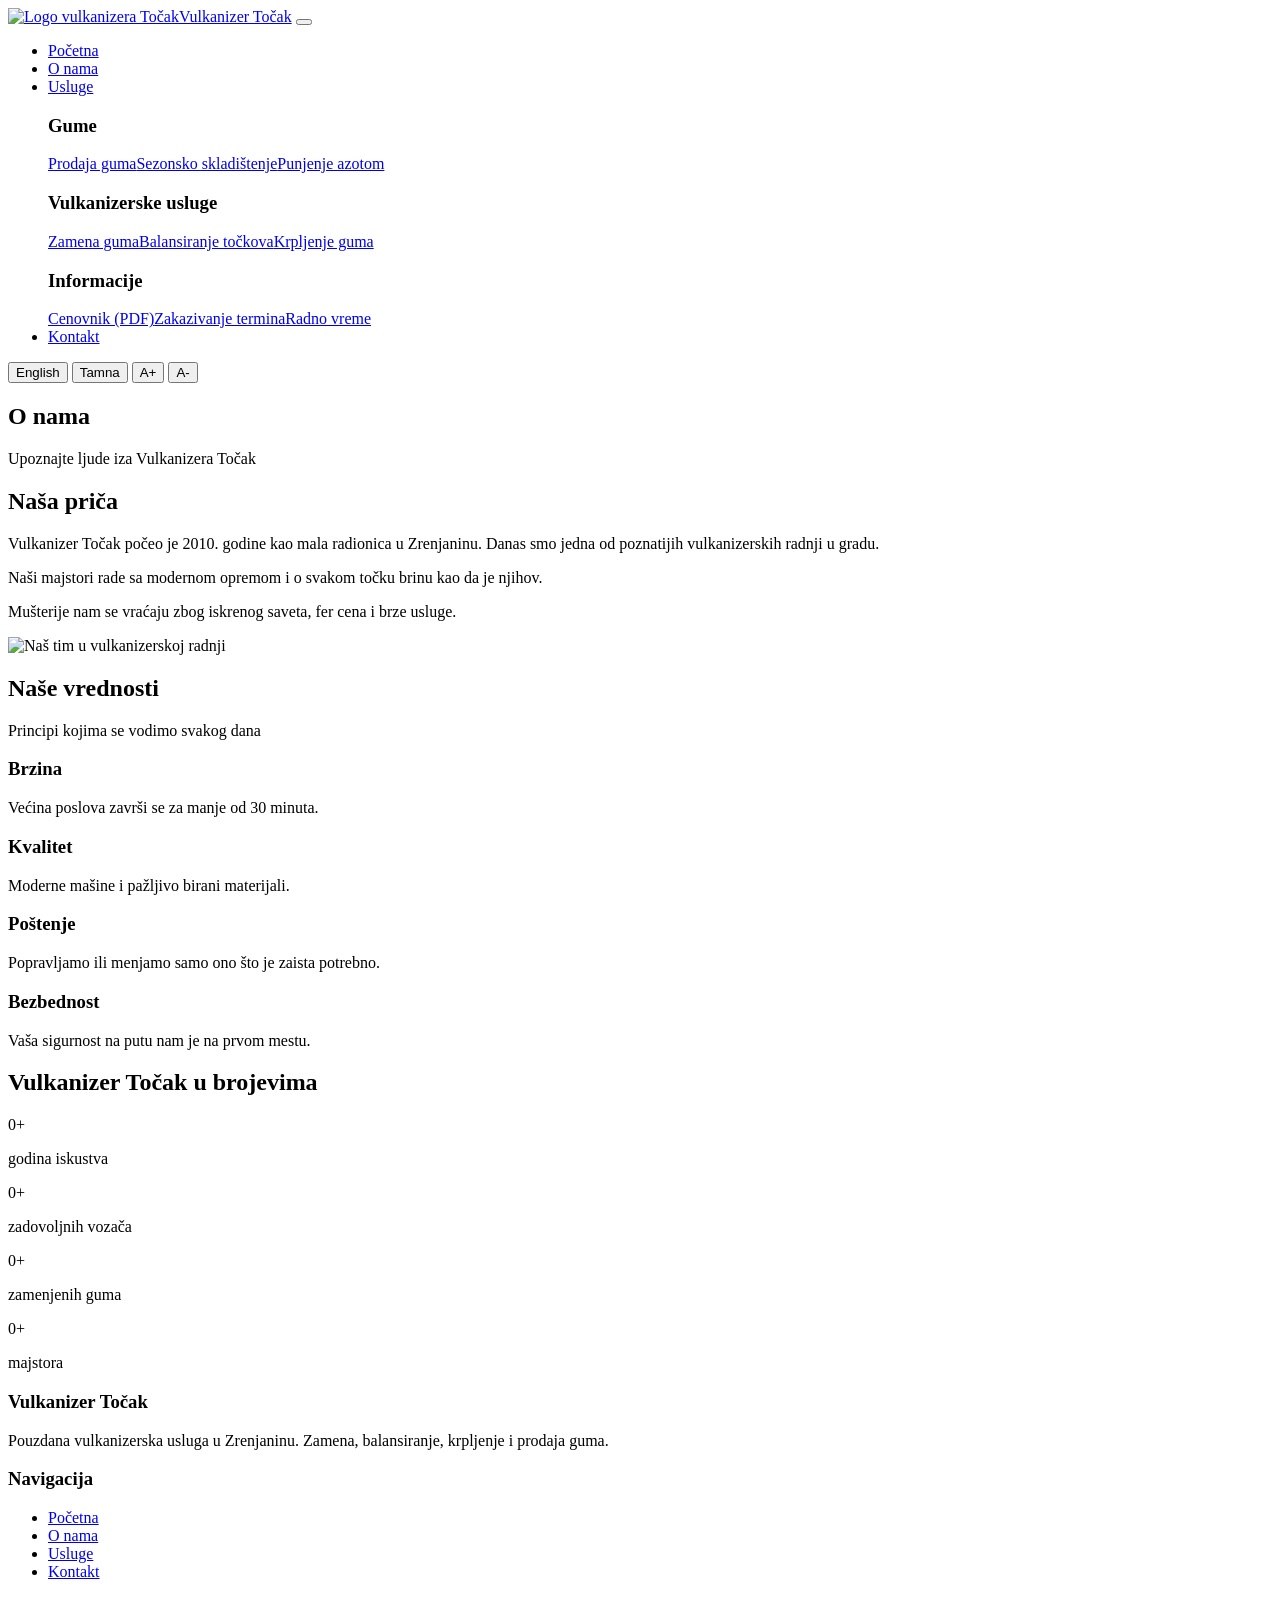
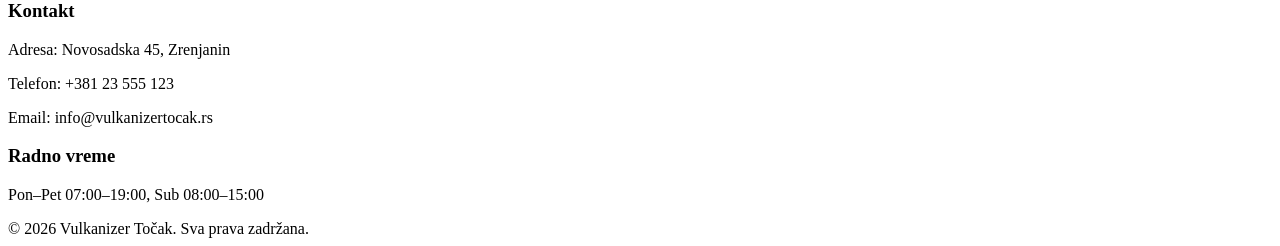
==== o-nama.html @ c4a4ba83 "fajlovi" ====
<!DOCTYPE html>
<html lang="sr">
<head>
<meta charset="UTF-8">
<meta name="viewport" content="width=device-width, initial-scale=1.0">
<meta name="description" content="Upoznajte tim vulkanizerske radnje Točak iz Zrenjanina i našu priču dugu preko 15 godina.">
<meta name="keywords" content="vulkanizer, vulkanizerska radnja, Zrenjanin, gume, zamena guma, balansiranje, krpljenje guma, prodaja guma">
<meta name="author" content="Vulkanizer Točak">
<meta name="robots" content="index, follow">
<meta property="og:title" content="O nama - Vulkanizer Točak Zrenjanin">
<meta property="og:description" content="Upoznajte tim vulkanizerske radnje Točak iz Zrenjanina i našu priču dugu preko 15 godina.">
<meta property="og:type" content="website">
<meta property="og:locale" content="sr_RS">
<meta property="og:image" content="slike/slajder1.jpg">
<title>O nama - Vulkanizer Točak Zrenjanin</title>
<link rel="stylesheet" href="css/stil.css">
<link rel="icon" type="image/svg+xml" href="slike/logo.svg">
</head>
<body>
<header class="zaglavlje">
<nav class="nav" aria-label="Glavna navigacija">
<a href="pocetna.html" class="logo"><img src="slike/logo.svg" alt="Logo vulkanizera Točak" width="42" height="42"><span data-prevod="naziv">Vulkanizer Točak</span></a>
<button class="hamburger" id="hamburger" aria-label="Otvori meni" aria-expanded="false" aria-controls="meni"><span></span><span></span><span></span></button>
<ul class="meni" id="meni">
<li><a href="pocetna.html" data-prevod="nav_pocetna">Početna</a></li>
<li><a href="o-nama.html" class="aktivan" data-prevod="nav_o_nama">O nama</a></li>
<li class="ima-mega"><a href="usluge.html" data-prevod="nav_usluge">Usluge</a>
<div class="mega">
<div><h3 data-prevod="mega_gume">Gume</h3><a href="usluge.html#prodaja" data-prevod="usl_prodaja">Prodaja guma</a><a href="usluge.html#skladistenje" data-prevod="usl_skladistenje">Sezonsko skladištenje</a><a href="usluge.html#azot" data-prevod="usl_azot">Punjenje azotom</a></div>
<div><h3 data-prevod="mega_vulk">Vulkanizerske usluge</h3><a href="usluge.html#zamena" data-prevod="usl_zamena">Zamena guma</a><a href="usluge.html#balansiranje" data-prevod="usl_balansiranje">Balansiranje točkova</a><a href="usluge.html#krpljenje" data-prevod="usl_krpljenje">Krpljenje guma</a></div>
<div><h3 data-prevod="mega_info">Informacije</h3><a href="dokumenti/cenovnik.pdf" target="_blank" data-prevod="nav_cenovnik">Cenovnik (PDF)</a><a href="kontakt.html" data-prevod="nav_zakazivanje">Zakazivanje termina</a><a href="kontakt.html" data-prevod="nav_radno">Radno vreme</a></div>
</div></li>
<li><a href="kontakt.html" data-prevod="nav_kontakt">Kontakt</a></li>
</ul>
<div class="alati">
<button id="btn-jezik">English</button>
<button id="btn-tema">Tamna</button>
<button id="btn-font-veci" aria-label="Veći font">A+</button>
<button id="btn-font-manji" aria-label="Manji font">A-</button>
</div>
</nav>
</header>
<main>
<section class="naslovna-traka"><h1 data-prevod="on_naslov">O nama</h1><p data-prevod="on_podnaslov">Upoznajte ljude iza Vulkanizera Točak</p></section>
<section class="sekcija"><div class="kontejner dve-kolone">
<div><h2 data-prevod="on_prica">Naša priča</h2>
<p data-prevod="on_t1">Vulkanizer Točak počeo je 2010. godine kao mala radionica u Zrenjaninu. Danas smo jedna od poznatijih vulkanizerskih radnji u gradu.</p>
<p data-prevod="on_t2">Naši majstori rade sa modernom opremom i o svakom točku brinu kao da je njihov.</p>
<p data-prevod="on_t3">Mušterije nam se vraćaju zbog iskrenog saveta, fer cena i brze usluge.</p></div>
<div class="slika-okvir"><img src="slike/o-nama.jpg" alt="Naš tim u vulkanizerskoj radnji" width="800" height="550"></div>
</div></section>
<section class="sekcija svetla"><div class="kontejner">
<div class="naslov"><h2 data-prevod="on_vred">Naše vrednosti</h2><p data-prevod="on_vred_o">Principi kojima se vodimo svakog dana</p></div>
<div class="mreza">
<article class="kartica animiraj"><div class="kartica-telo"><h3 data-prevod="vr1">Brzina</h3><p data-prevod="vr1_o">Većina poslova završi se za manje od 30 minuta.</p></div></article>
<article class="kartica animiraj"><div class="kartica-telo"><h3 data-prevod="vr2">Kvalitet</h3><p data-prevod="vr2_o">Moderne mašine i pažljivo birani materijali.</p></div></article>
<article class="kartica animiraj"><div class="kartica-telo"><h3 data-prevod="vr3">Poštenje</h3><p data-prevod="vr3_o">Popravljamo ili menjamo samo ono što je zaista potrebno.</p></div></article>
<article class="kartica animiraj"><div class="kartica-telo"><h3 data-prevod="vr4">Bezbednost</h3><p data-prevod="vr4_o">Vaša sigurnost na putu nam je na prvom mestu.</p></div></article>
</div></div></section>
<section class="sekcija"><div class="kontejner">
<div class="naslov"><h2 data-prevod="st_naslov">Vulkanizer Točak u brojevima</h2></div>
<div class="statistike">
<div><div class="broj"><span class="brojac" data-cilj="15">0</span>+</div><p data-prevod="st1">godina iskustva</p></div>
<div><div class="broj"><span class="brojac" data-cilj="5000">0</span>+</div><p data-prevod="st2">zadovoljnih vozača</p></div>
<div><div class="broj"><span class="brojac" data-cilj="20000">0</span>+</div><p data-prevod="st3">zamenjenih guma</p></div>
<div><div class="broj"><span class="brojac" data-cilj="6">0</span>+</div><p data-prevod="st4">majstora</p></div>
</div></div></section>
</main>
<footer>
<div class="footer-mreza">
<div><h3 data-prevod="naziv">Vulkanizer Točak</h3><p data-prevod="f_opis">Pouzdana vulkanizerska usluga u Zrenjaninu. Zamena, balansiranje, krpljenje i prodaja guma.</p></div>
<div><h3 data-prevod="f_nav">Navigacija</h3><ul><li><a href="pocetna.html" data-prevod="nav_pocetna">Početna</a></li><li><a href="o-nama.html" data-prevod="nav_o_nama">O nama</a></li><li><a href="usluge.html" data-prevod="nav_usluge">Usluge</a></li><li><a href="kontakt.html" data-prevod="nav_kontakt">Kontakt</a></li></ul></div>
<div><h3 data-prevod="f_kontakt">Kontakt</h3><p data-prevod="f_adresa">Adresa: Novosadska 45, Zrenjanin</p><p data-prevod="f_tel">Telefon: +381 23 555 123</p><p>Email: info@vulkanizertocak.rs</p></div>
<div><h3 data-prevod="f_radno">Radno vreme</h3><p data-prevod="f_vreme">Pon–Pet 07:00–19:00, Sub 08:00–15:00</p></div>
</div>
<div class="footer-dno">&copy; 2026 Vulkanizer Točak. <span data-prevod="f_prava">Sva prava zadržana.</span></div>
</footer>
<script src="biblioteke/jquery.min.js"></script>
<script src="js/prevod-rezerva.js"></script>
<script src="js/skripta.js"></script>
</body>
</html>
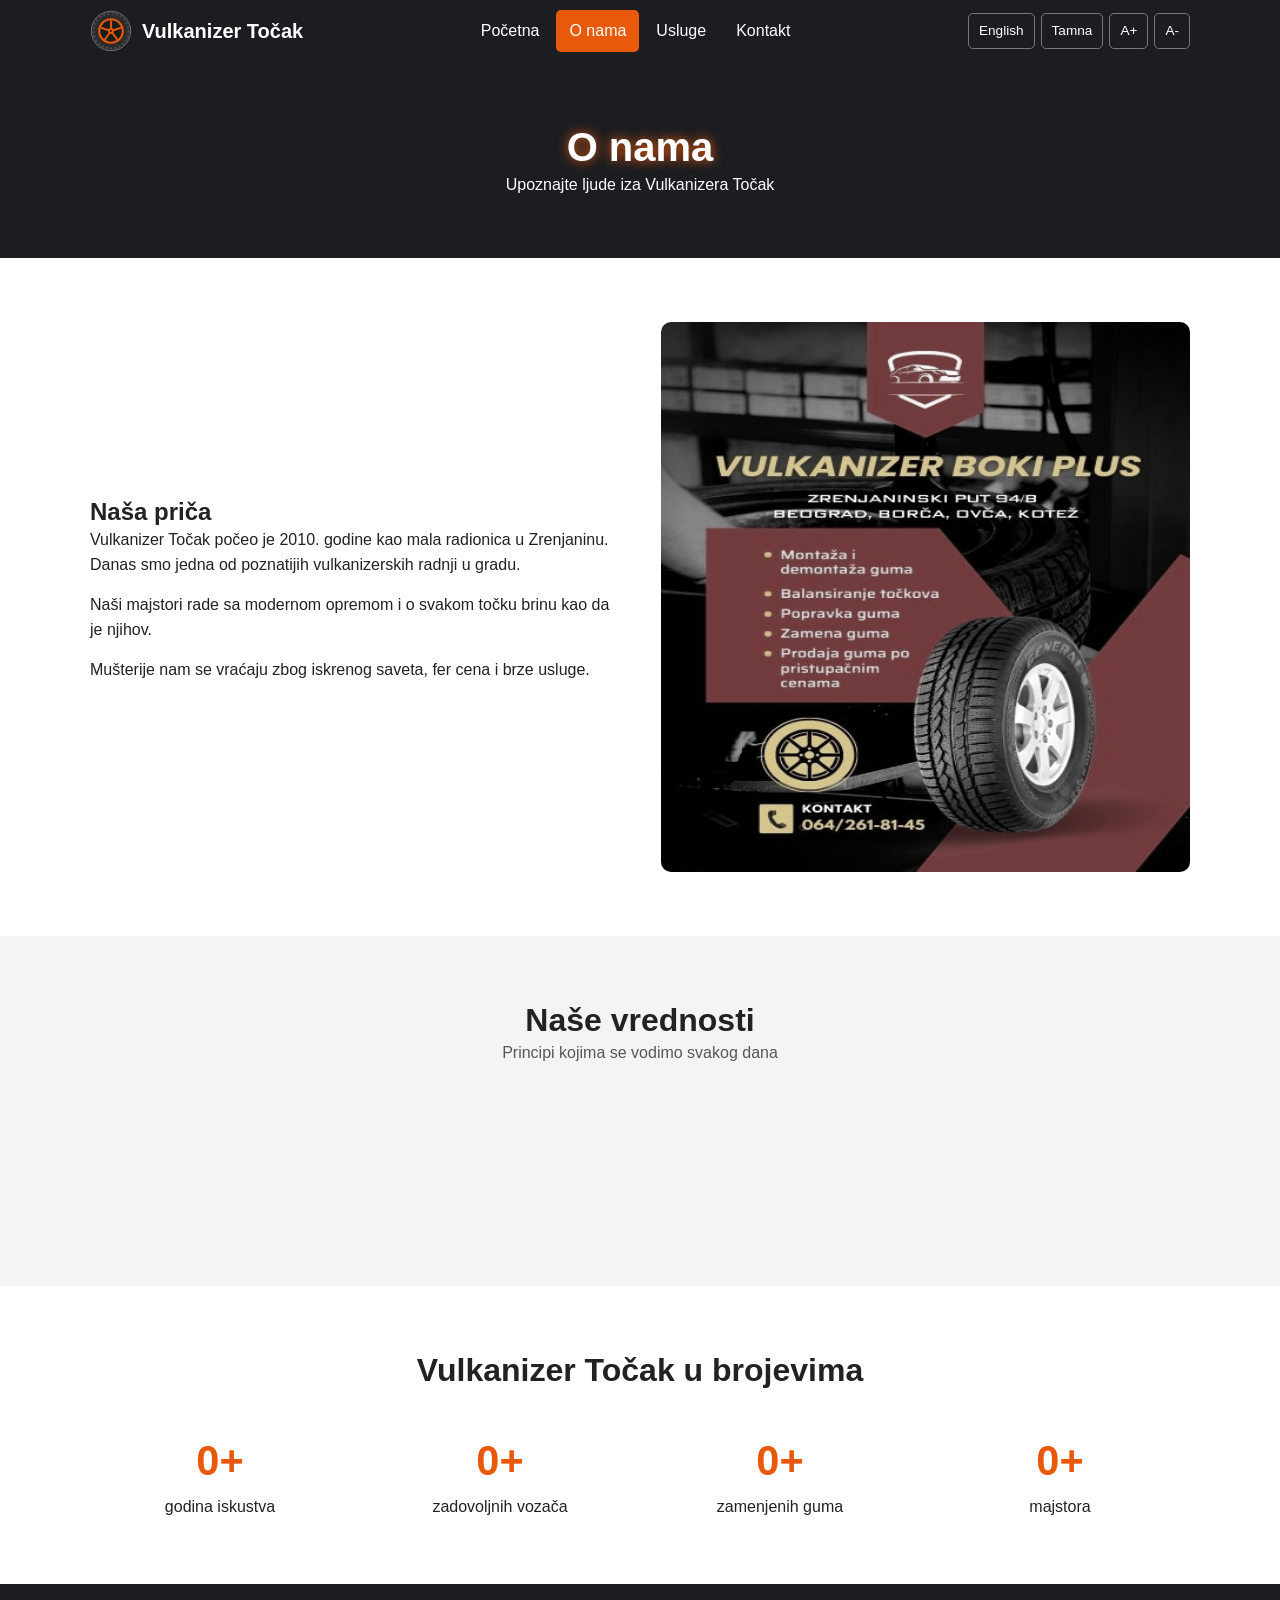
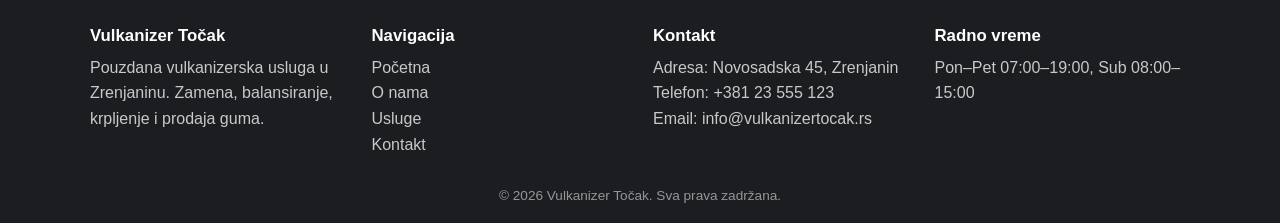
==== commit 1d5bf3a5: "Update o-nama.html" ====
--- a/o-nama.html
+++ b/o-nama.html
@@ -11,15 +11,15 @@
 <meta property="og:description" content="Upoznajte tim vulkanizerske radnje Točak iz Zrenjanina i našu priču dugu preko 15 godina.">
 <meta property="og:type" content="website">
 <meta property="og:locale" content="sr_RS">
-<meta property="og:image" content="slike/slajder1.jpg">
+<meta property="og:image" content="/slajder1.jpg">
 <title>O nama - Vulkanizer Točak Zrenjanin</title>
-<link rel="stylesheet" href="css/stil.css">
-<link rel="icon" type="image/svg+xml" href="slike/logo.svg">
+<link rel="stylesheet" href="stil.css">
+<link rel="icon" type="image/svg+xml" href="logo.svg">
 </head>
 <body>
 <header class="zaglavlje">
 <nav class="nav" aria-label="Glavna navigacija">
-<a href="pocetna.html" class="logo"><img src="slike/logo.svg" alt="Logo vulkanizera Točak" width="42" height="42"><span data-prevod="naziv">Vulkanizer Točak</span></a>
+<a href="pocetna.html" class="logo"><img src="logo.svg" alt="Logo vulkanizera Točak" width="42" height="42"><span data-prevod="naziv">Vulkanizer Točak</span></a>
 <button class="hamburger" id="hamburger" aria-label="Otvori meni" aria-expanded="false" aria-controls="meni"><span></span><span></span><span></span></button>
 <ul class="meni" id="meni">
 <li><a href="pocetna.html" data-prevod="nav_pocetna">Početna</a></li>
@@ -47,7 +47,7 @@
 <p data-prevod="on_t1">Vulkanizer Točak počeo je 2010. godine kao mala radionica u Zrenjaninu. Danas smo jedna od poznatijih vulkanizerskih radnji u gradu.</p>
 <p data-prevod="on_t2">Naši majstori rade sa modernom opremom i o svakom točku brinu kao da je njihov.</p>
 <p data-prevod="on_t3">Mušterije nam se vraćaju zbog iskrenog saveta, fer cena i brze usluge.</p></div>
-<div class="slika-okvir"><img src="slike/o-nama.jpg" alt="Naš tim u vulkanizerskoj radnji" width="800" height="550"></div>
+<div class="slika-okvir"><img src="/o-nama.jpg" alt="Naš tim u vulkanizerskoj radnji" width="800" height="550"></div>
 </div></section>
 <section class="sekcija svetla"><div class="kontejner">
 <div class="naslov"><h2 data-prevod="on_vred">Naše vrednosti</h2><p data-prevod="on_vred_o">Principi kojima se vodimo svakog dana</p></div>
@@ -76,7 +76,7 @@
 <div class="footer-dno">&copy; 2026 Vulkanizer Točak. <span data-prevod="f_prava">Sva prava zadržana.</span></div>
 </footer>
 <script src="biblioteke/jquery.min.js"></script>
-<script src="js/prevod-rezerva.js"></script>
-<script src="js/skripta.js"></script>
+<script src="prevod-rezerva.js"></script>
+<script src="skripta.js"></script>
 </body>
 </html>
--- a/stil.css
+++ b/stil.css
@@ -0,0 +1,116 @@
+@font-face{font-family:"Osnovni";src:url("../fontovi/font-400.woff") format("woff");font-weight:400;font-display:swap}
+@font-face{font-family:"Osnovni";src:url("../fontovi/font-700.woff") format("woff");font-weight:700;font-display:swap}
+:root{--primarna:#e8590c;--tamna:#1b1d21;--pozadina:#fff;--tekst:#222;--svetla:#f3f4f6;--kartica:#fff;--ivica:#d4d6da}
+html[data-tema="tamna"]{--pozadina:#141518;--tekst:#e8e8e8;--svetla:#1b1d21;--kartica:#23262b;--ivica:#3a3d42}
+*{box-sizing:border-box;margin:0;padding:0}
+body{font-family:"Osnovni",Arial,sans-serif;background:var(--pozadina);color:var(--tekst);line-height:1.6}
+img,video{max-width:100%;display:block}
+a{color:var(--primarna);text-decoration:none}
+h1,h2,h3{line-height:1.25}
+.kontejner{max-width:1140px;margin:0 auto;padding:0 20px}
+.zaglavlje{background:var(--tamna);position:sticky;top:0;z-index:100;transition:box-shadow .3s}
+.zaglavlje.senka{box-shadow:0 4px 18px rgba(0,0,0,.45)}
+.nav{display:flex;align-items:center;justify-content:space-between;gap:14px;max-width:1140px;margin:0 auto;padding:10px 20px;flex-wrap:wrap}
+.logo{display:flex;align-items:center;gap:10px;color:#fff;font-weight:700;font-size:1.25rem}
+.logo img{width:42px;height:42px}
+.meni{display:flex;list-style:none;gap:4px;align-items:center}
+.meni a{color:#fff;padding:8px 13px;display:block;border-radius:5px;transition:background .3s}
+.meni>li>a:hover,.meni a.aktivan{background:var(--primarna)}
+.ima-mega{position:static}
+.mega{display:none;position:absolute;left:0;right:0;margin:0 auto;max-width:1100px;background:var(--kartica);padding:22px;gap:26px;grid-template-columns:repeat(3,1fr);box-shadow:0 10px 26px rgba(0,0,0,.35);border-radius:0 0 8px 8px}
+.ima-mega:hover .mega,.ima-mega:focus-within .mega{display:grid}
+.mega h3{font-size:1rem;margin-bottom:8px;color:var(--primarna)}
+.mega a{color:var(--tekst);padding:4px 0}
+.mega a:hover{color:var(--primarna);background:none}
+.alati{display:flex;gap:6px}
+.alati button{background:transparent;color:#fff;border:1px solid #777;border-radius:5px;padding:6px 10px;cursor:pointer;font:inherit;font-size:.85rem;transition:background .3s}
+.alati button:hover{background:var(--primarna);border-color:var(--primarna)}
+.alati button:disabled{opacity:.4;cursor:default}
+.hamburger{display:none;background:none;border:0;cursor:pointer;padding:6px}
+.hamburger span{display:block;width:26px;height:3px;background:#fff;margin:5px 0;transition:transform .3s,opacity .3s}
+.hamburger.otvoren span:nth-child(1){transform:translateY(8px) rotate(45deg)}
+.hamburger.otvoren span:nth-child(2){opacity:0}
+.hamburger.otvoren span:nth-child(3){transform:translateY(-8px) rotate(-45deg)}
+.slajder{position:relative;height:540px;overflow:hidden;background:#000}
+.slajder-slika{position:absolute;inset:0;width:100%;height:100%;object-fit:cover;opacity:0;transition:opacity 1s}
+.slajder-slika.aktivna{opacity:1}
+.slajder-senka{position:absolute;inset:0;background:rgba(0,0,0,.5)}
+.slajder-tekst{position:absolute;inset:0;display:flex;flex-direction:column;justify-content:center;align-items:center;text-align:center;color:#fff;padding:20px}
+.slajder-tekst h1{font-size:3.2rem;text-shadow:0 0 10px var(--primarna),0 0 28px var(--primarna);animation:pojavi 1.2s ease both}
+.slajder-tekst p{font-size:1.3rem;margin:12px 0 24px;animation:pojavi 1.2s .3s ease both}
+@keyframes pojavi{from{opacity:0;transform:translateY(30px)}to{opacity:1;transform:none}}
+.slajder-strelica{position:absolute;top:50%;transform:translateY(-50%);background:rgba(0,0,0,.55);color:#fff;border:0;font-size:2.2rem;width:48px;height:60px;cursor:pointer;transition:background .3s}
+.slajder-strelica:hover{background:var(--primarna)}
+.slajder-levo{left:0}.slajder-desno{right:0}
+.slajder-tacke{position:absolute;bottom:16px;left:0;right:0;display:flex;justify-content:center;gap:8px}
+.slajder-tacka{width:12px;height:12px;border-radius:50%;border:2px solid #fff;background:transparent;cursor:pointer}
+.slajder-tacka.aktivna{background:var(--primarna);border-color:var(--primarna)}
+.sekcija{padding:64px 0}
+.svetla{background:var(--svetla)}
+.naslov{text-align:center;margin-bottom:38px}
+.naslov h2{font-size:2rem}
+.naslov p{opacity:.75}
+.dve-kolone{display:grid;grid-template-columns:1fr 1fr;gap:42px;align-items:center}
+.dve-kolone p{margin-bottom:14px}
+.dugme{display:inline-block;background:var(--primarna);color:#fff;padding:12px 26px;border-radius:6px;font-weight:700;border:0;cursor:pointer;font:inherit;font-weight:700;transition:transform .3s,background .3s}
+.dugme:hover{transform:scale(1.06);background:#c94a06;color:#fff}
+.slika-okvir{position:relative;overflow:hidden;border-radius:10px}
+.slika-okvir img{width:100%;transition:transform .6s,filter .6s;filter:grayscale(70%)}
+.slika-okvir:hover img{transform:scale(1.08);filter:grayscale(0)}
+.oznaka{position:absolute;bottom:14px;left:14px;background:var(--primarna);color:#fff;padding:8px 16px;border-radius:6px;font-weight:700}
+.mreza{display:grid;grid-template-columns:repeat(auto-fit,minmax(240px,1fr));gap:24px}
+.kartica{background:var(--kartica);border:1px solid var(--ivica);border-radius:10px;overflow:hidden;transition:transform .3s,box-shadow .3s}
+.kartica:hover{transform:translateY(-6px);box-shadow:0 10px 24px rgba(0,0,0,.25)}
+.kartica .slika-okvir{border-radius:0}
+.kartica-telo{padding:18px}
+.kartica-telo h3{margin-bottom:6px}
+.video{width:100%;max-width:860px;margin:0 auto;border-radius:10px;background:#000}
+.baner{background:var(--primarna);color:#fff;text-align:center;padding:52px 20px}
+.baner h2{margin-bottom:10px}
+.baner .dugme{background:#fff;color:var(--primarna);margin-top:16px}
+.naslovna-traka{background:var(--tamna);color:#fff;text-align:center;padding:60px 20px}
+.naslovna-traka h1{font-size:2.5rem;text-shadow:0 0 12px var(--primarna)}
+.statistike{display:grid;grid-template-columns:repeat(auto-fit,minmax(180px,1fr));gap:20px;text-align:center}
+.statistike .broj{font-size:2.6rem;font-weight:700;color:var(--primarna)}
+.kontakt-mreza{display:grid;grid-template-columns:1fr 1fr;gap:42px}
+.stavka{margin-bottom:16px}
+.stavka h3{font-size:1rem;color:var(--primarna)}
+.mapa iframe{width:100%;height:300px;border:0;border-radius:10px}
+.forma label{display:block;font-weight:700;margin:12px 0 4px}
+.forma input,.forma select,.forma textarea{width:100%;padding:10px;border:2px solid var(--ivica);border-radius:6px;background:var(--kartica);color:var(--tekst);font:inherit;transition:border-color .3s}
+.forma textarea{min-height:110px;resize:vertical}
+.forma input:focus,.forma select:focus,.forma textarea:focus{outline:none;border-color:var(--primarna)}
+.forma .greska{border-color:#d62828}
+.forma .ispravno{border-color:#2a9d3f}
+.forma .saglasnost{display:flex;gap:10px;align-items:center;margin-top:14px}
+.forma .saglasnost input{width:auto}
+.forma .saglasnost label{margin:0;font-weight:400}
+.poruka-greska{display:none;color:#d62828;font-size:.85rem}
+.poruka-greska.vidljiva{display:block}
+.uspeh{display:none;margin-top:14px;padding:12px;border-radius:6px;background:#2a9d3f;color:#fff}
+.uspeh.vidljiva{display:block}
+.animiraj{opacity:0}
+.dugme-gore{position:fixed;right:24px;bottom:24px;width:46px;height:46px;border-radius:50%;background:var(--primarna);color:#fff;border:0;font-size:1.3rem;cursor:pointer;z-index:120}
+footer{background:var(--tamna);color:#c9c9c9;padding:42px 0 16px}
+.footer-mreza{display:grid;grid-template-columns:repeat(auto-fit,minmax(200px,1fr));gap:26px;max-width:1140px;margin:0 auto;padding:0 20px}
+footer h3{color:#fff;margin-bottom:8px;font-size:1.05rem}
+footer a{color:#c9c9c9}
+footer a:hover{color:var(--primarna)}
+footer ul{list-style:none}
+.footer-dno{text-align:center;margin-top:28px;font-size:.85rem;opacity:.7}
+@media (max-width:900px){
+.hamburger{display:block}
+.meni{display:none;flex-direction:column;align-items:stretch;width:100%;order:3}
+.meni.otvorena{display:flex}
+.mega{display:grid;position:static;grid-template-columns:1fr;box-shadow:none;padding:6px 14px;background:transparent}
+.mega h3{margin-top:8px}
+.mega a{color:#ddd}
+.alati{order:2}
+.slajder{height:400px}
+.slajder-tekst h1{font-size:2.1rem}
+.dve-kolone,.kontakt-mreza{grid-template-columns:1fr}
+}
+@media (max-width:480px){
+.slajder-tekst p{font-size:1rem}
+.alati button{padding:5px 7px}
+}
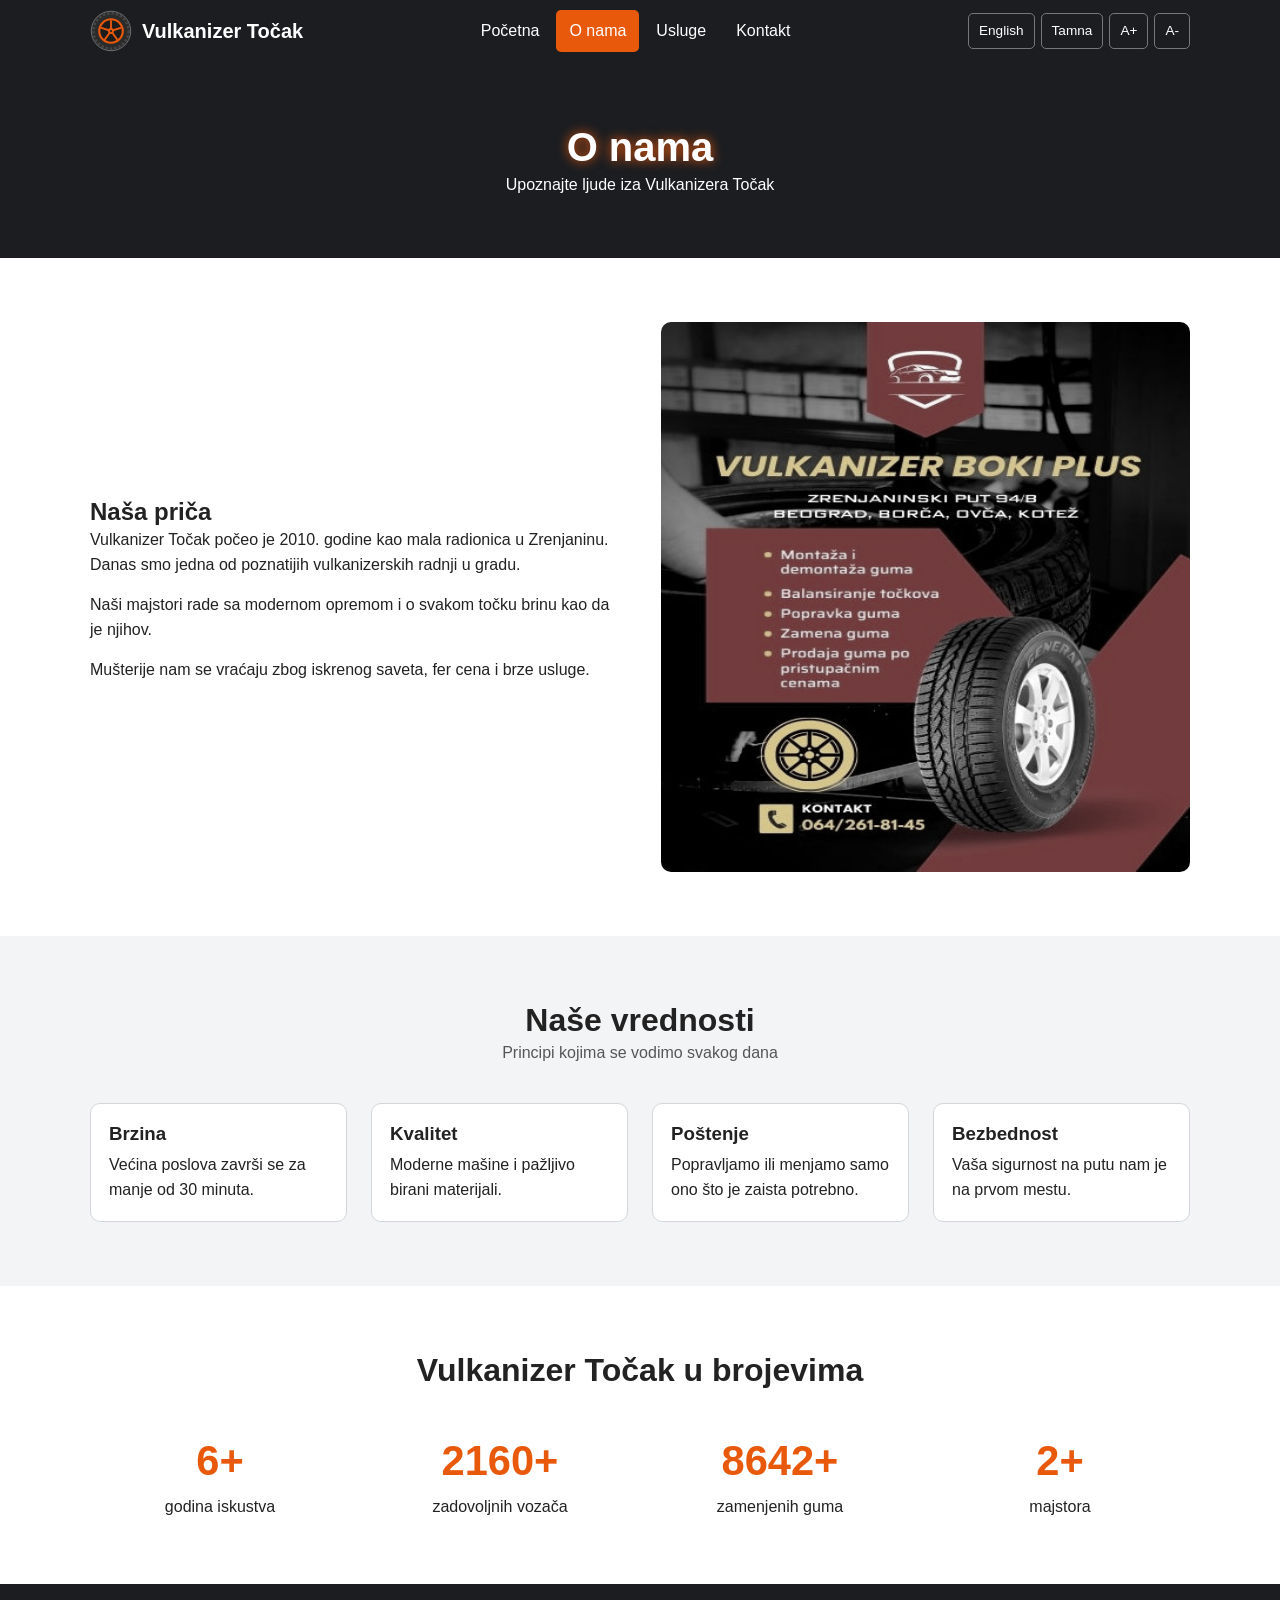
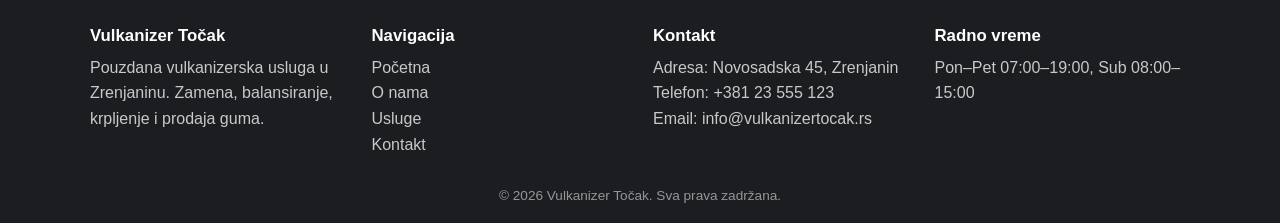
==== commit fa85b749: "Update o-nama.html" ====
--- a/o-nama.html
+++ b/o-nama.html
@@ -75,7 +75,7 @@
 </div>
 <div class="footer-dno">&copy; 2026 Vulkanizer Točak. <span data-prevod="f_prava">Sva prava zadržana.</span></div>
 </footer>
-<script src="biblioteke/jquery.min.js"></script>
+<script src="jquery.min.js"></script>
 <script src="prevod-rezerva.js"></script>
 <script src="skripta.js"></script>
 </body>
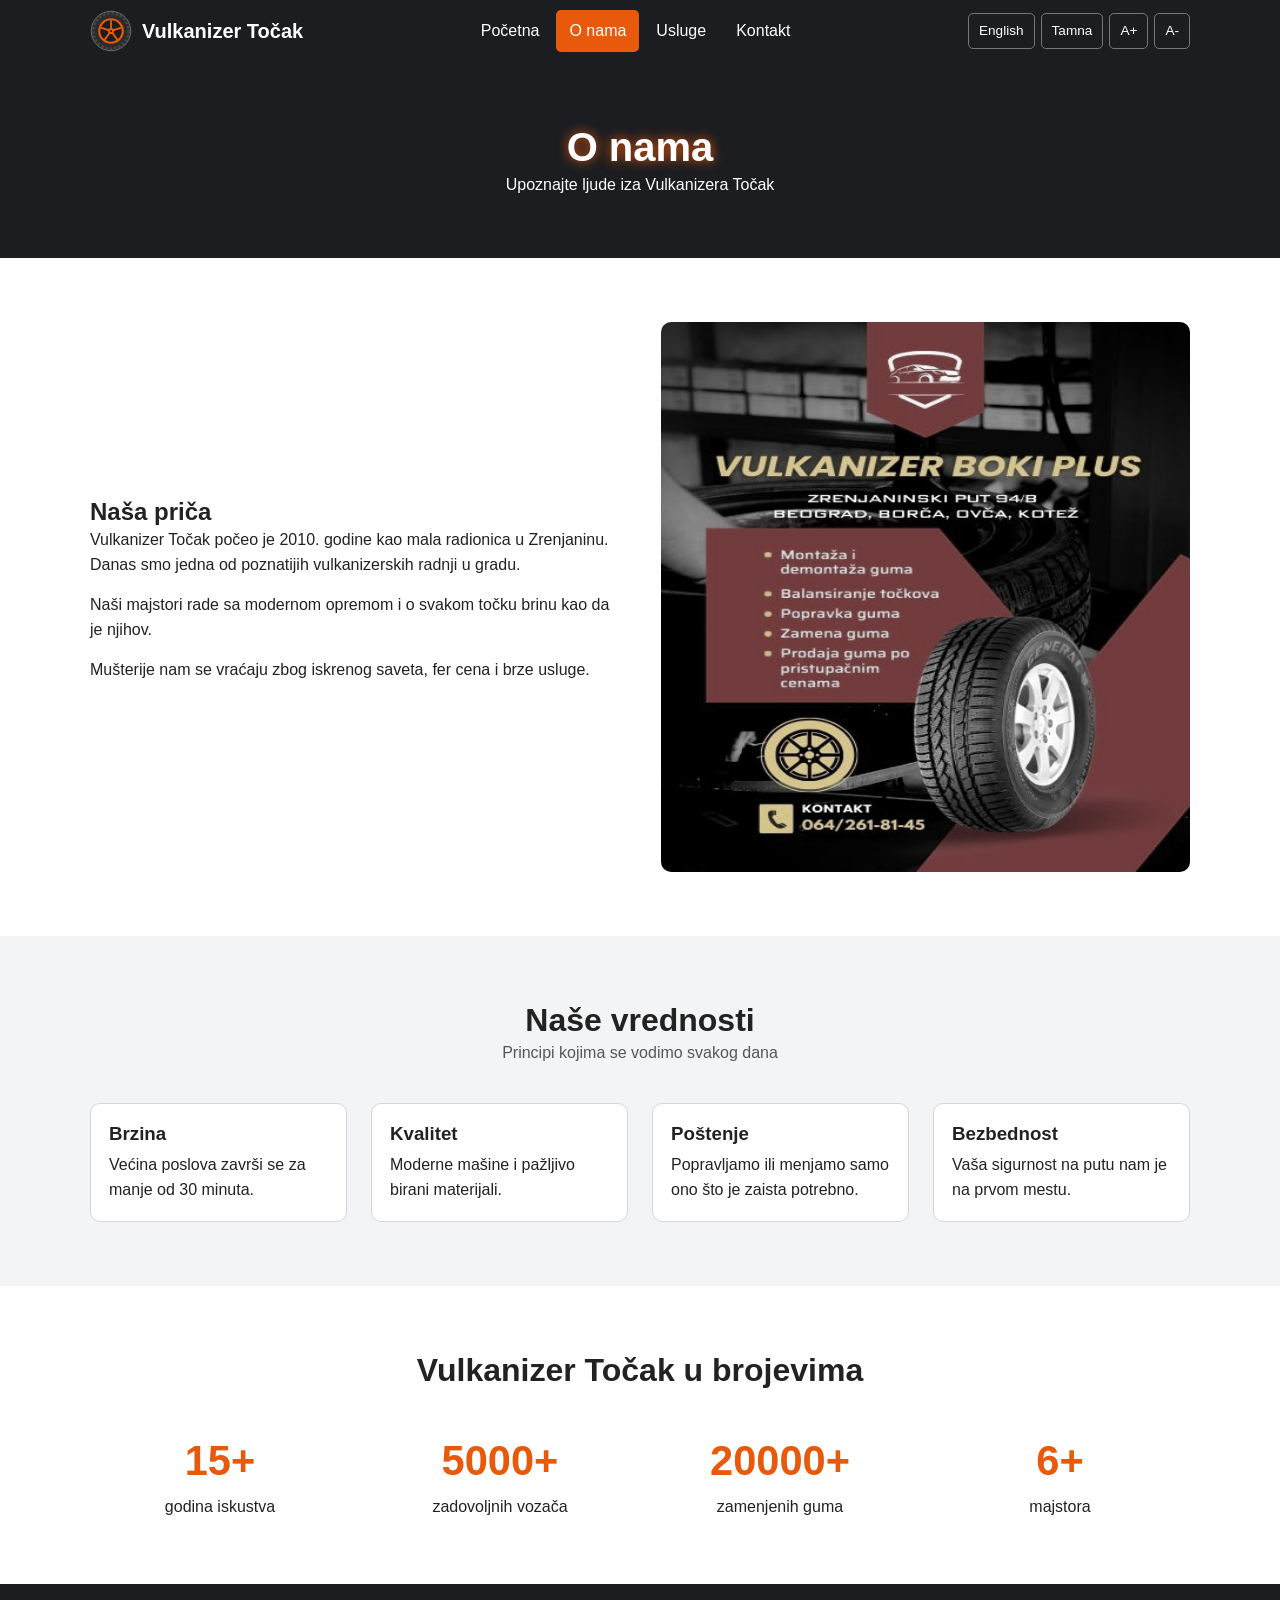
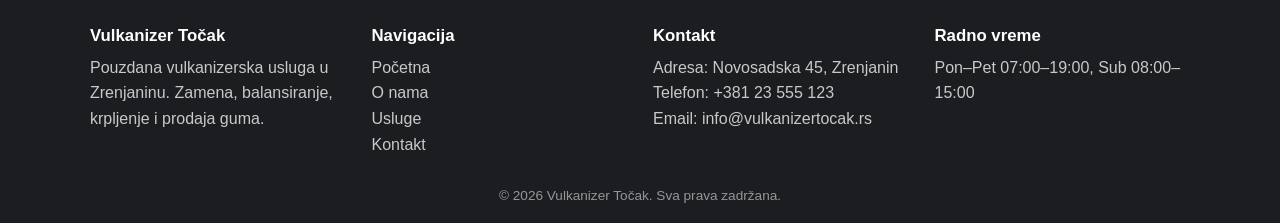
==== commit 8df375d2: "Update o-nama.html" ====
--- a/o-nama.html
+++ b/o-nama.html
@@ -47,7 +47,7 @@
 <p data-prevod="on_t1">Vulkanizer Točak počeo je 2010. godine kao mala radionica u Zrenjaninu. Danas smo jedna od poznatijih vulkanizerskih radnji u gradu.</p>
 <p data-prevod="on_t2">Naši majstori rade sa modernom opremom i o svakom točku brinu kao da je njihov.</p>
 <p data-prevod="on_t3">Mušterije nam se vraćaju zbog iskrenog saveta, fer cena i brze usluge.</p></div>
-<div class="slika-okvir"><img src="/o-nama.jpg" alt="Naš tim u vulkanizerskoj radnji" width="800" height="550"></div>
+<div class="slika-okvir"><img src="o-nama.jpg" alt="Naš tim u vulkanizerskoj radnji" width="800" height="550"></div>
 </div></section>
 <section class="sekcija svetla"><div class="kontejner">
 <div class="naslov"><h2 data-prevod="on_vred">Naše vrednosti</h2><p data-prevod="on_vred_o">Principi kojima se vodimo svakog dana</p></div>
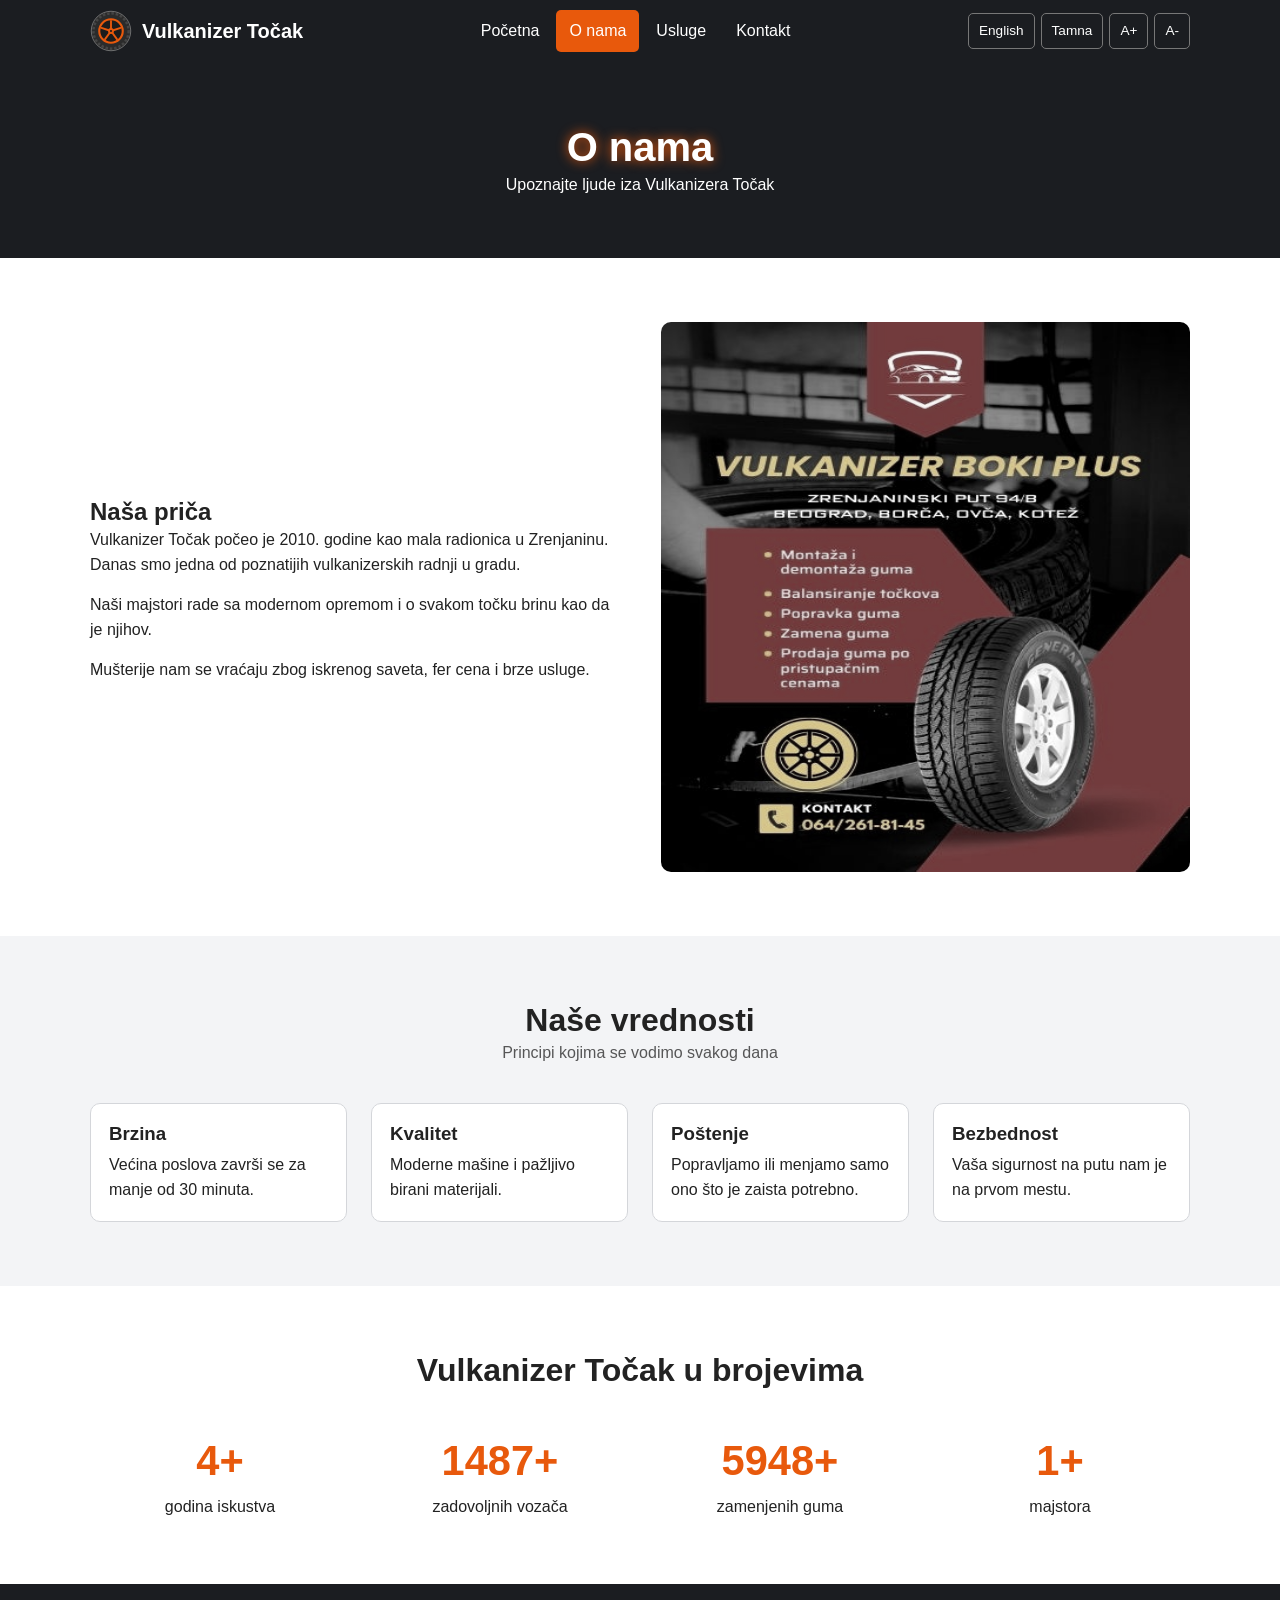
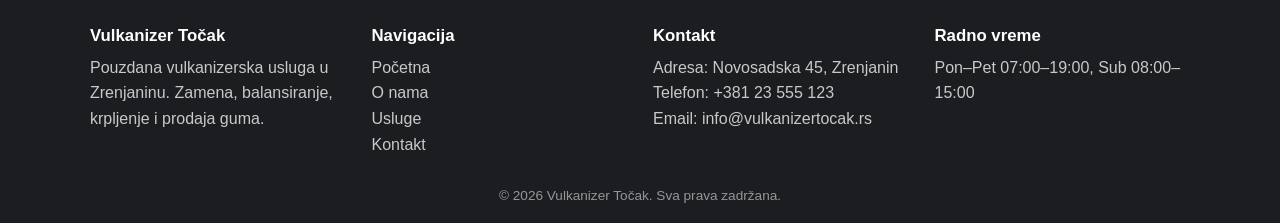
==== commit 18029e19: "Update o-nama.html" ====
--- a/o-nama.html
+++ b/o-nama.html
@@ -11,7 +11,7 @@
 <meta property="og:description" content="Upoznajte tim vulkanizerske radnje Točak iz Zrenjanina i našu priču dugu preko 15 godina.">
 <meta property="og:type" content="website">
 <meta property="og:locale" content="sr_RS">
-<meta property="og:image" content="/slajder1.jpg">
+<meta property="og:image" content="slajder1.jpg">
 <title>O nama - Vulkanizer Točak Zrenjanin</title>
 <link rel="stylesheet" href="stil.css">
 <link rel="icon" type="image/svg+xml" href="logo.svg">
